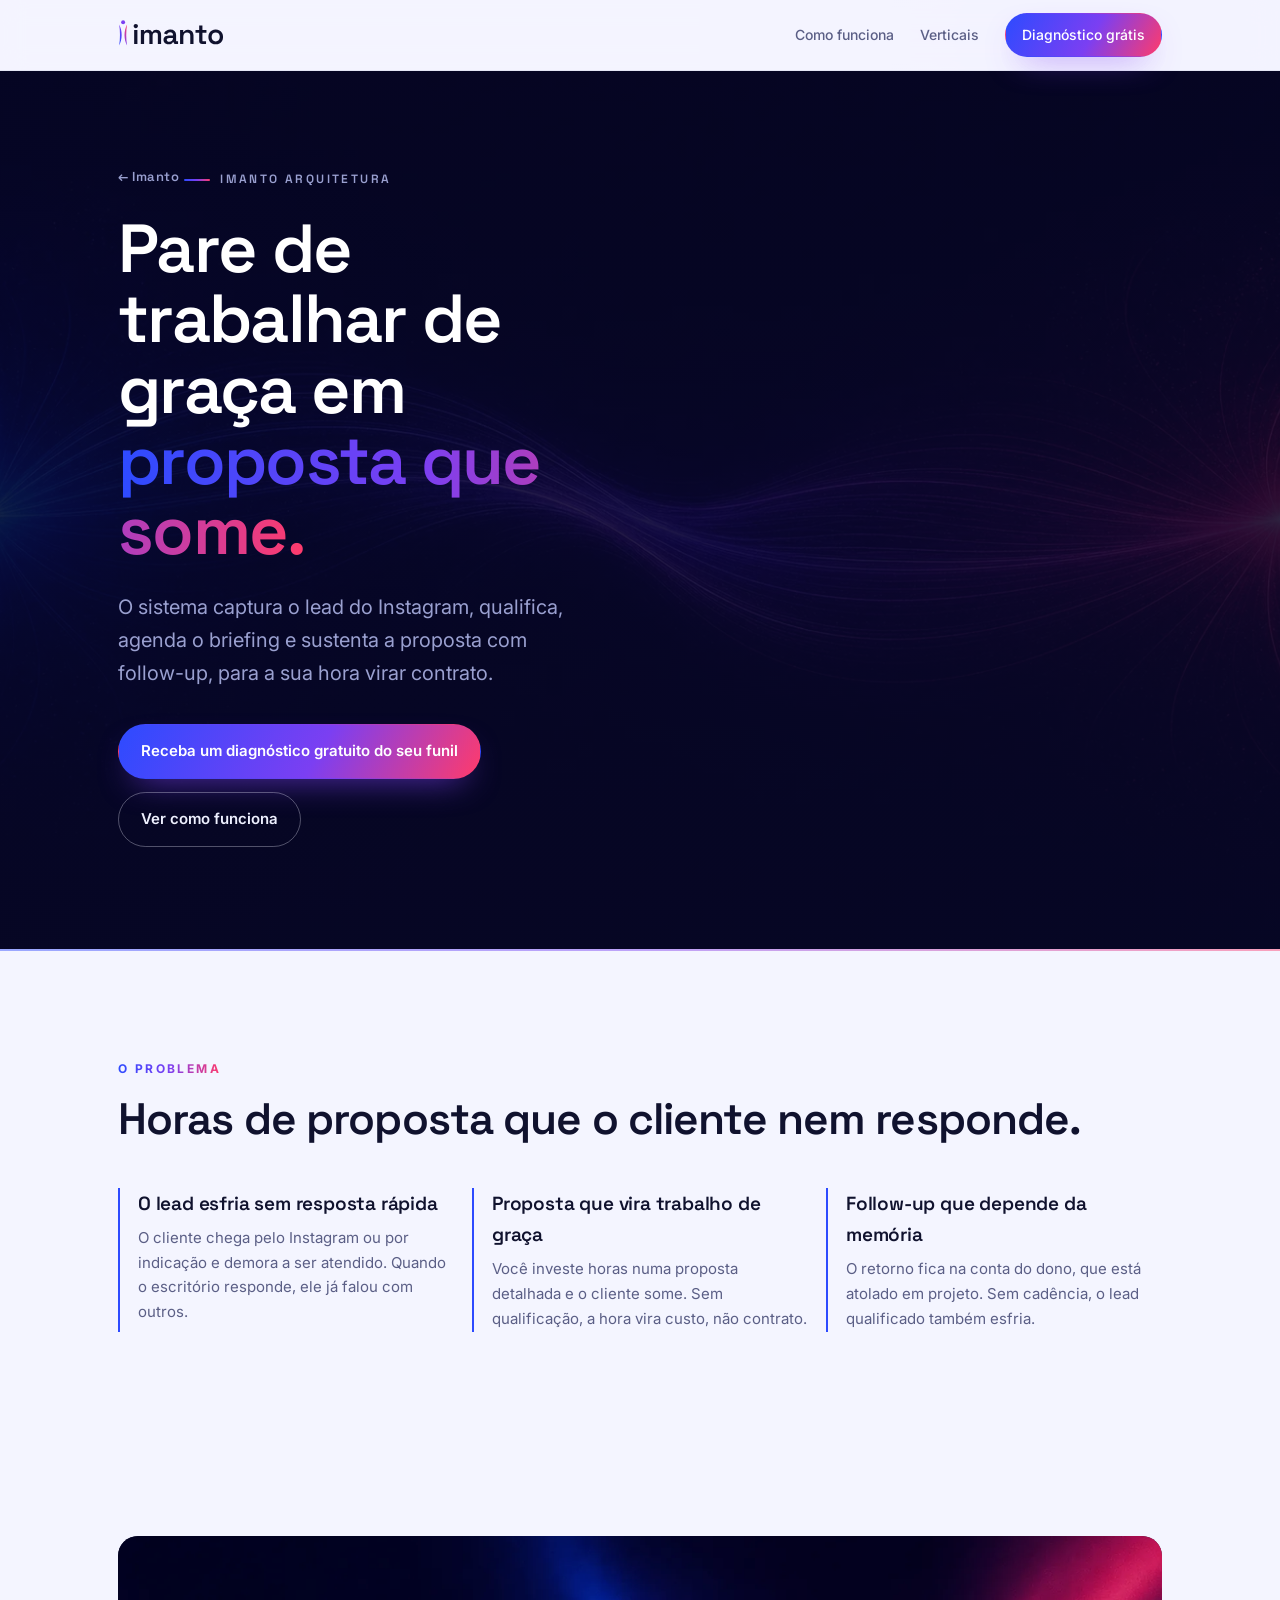
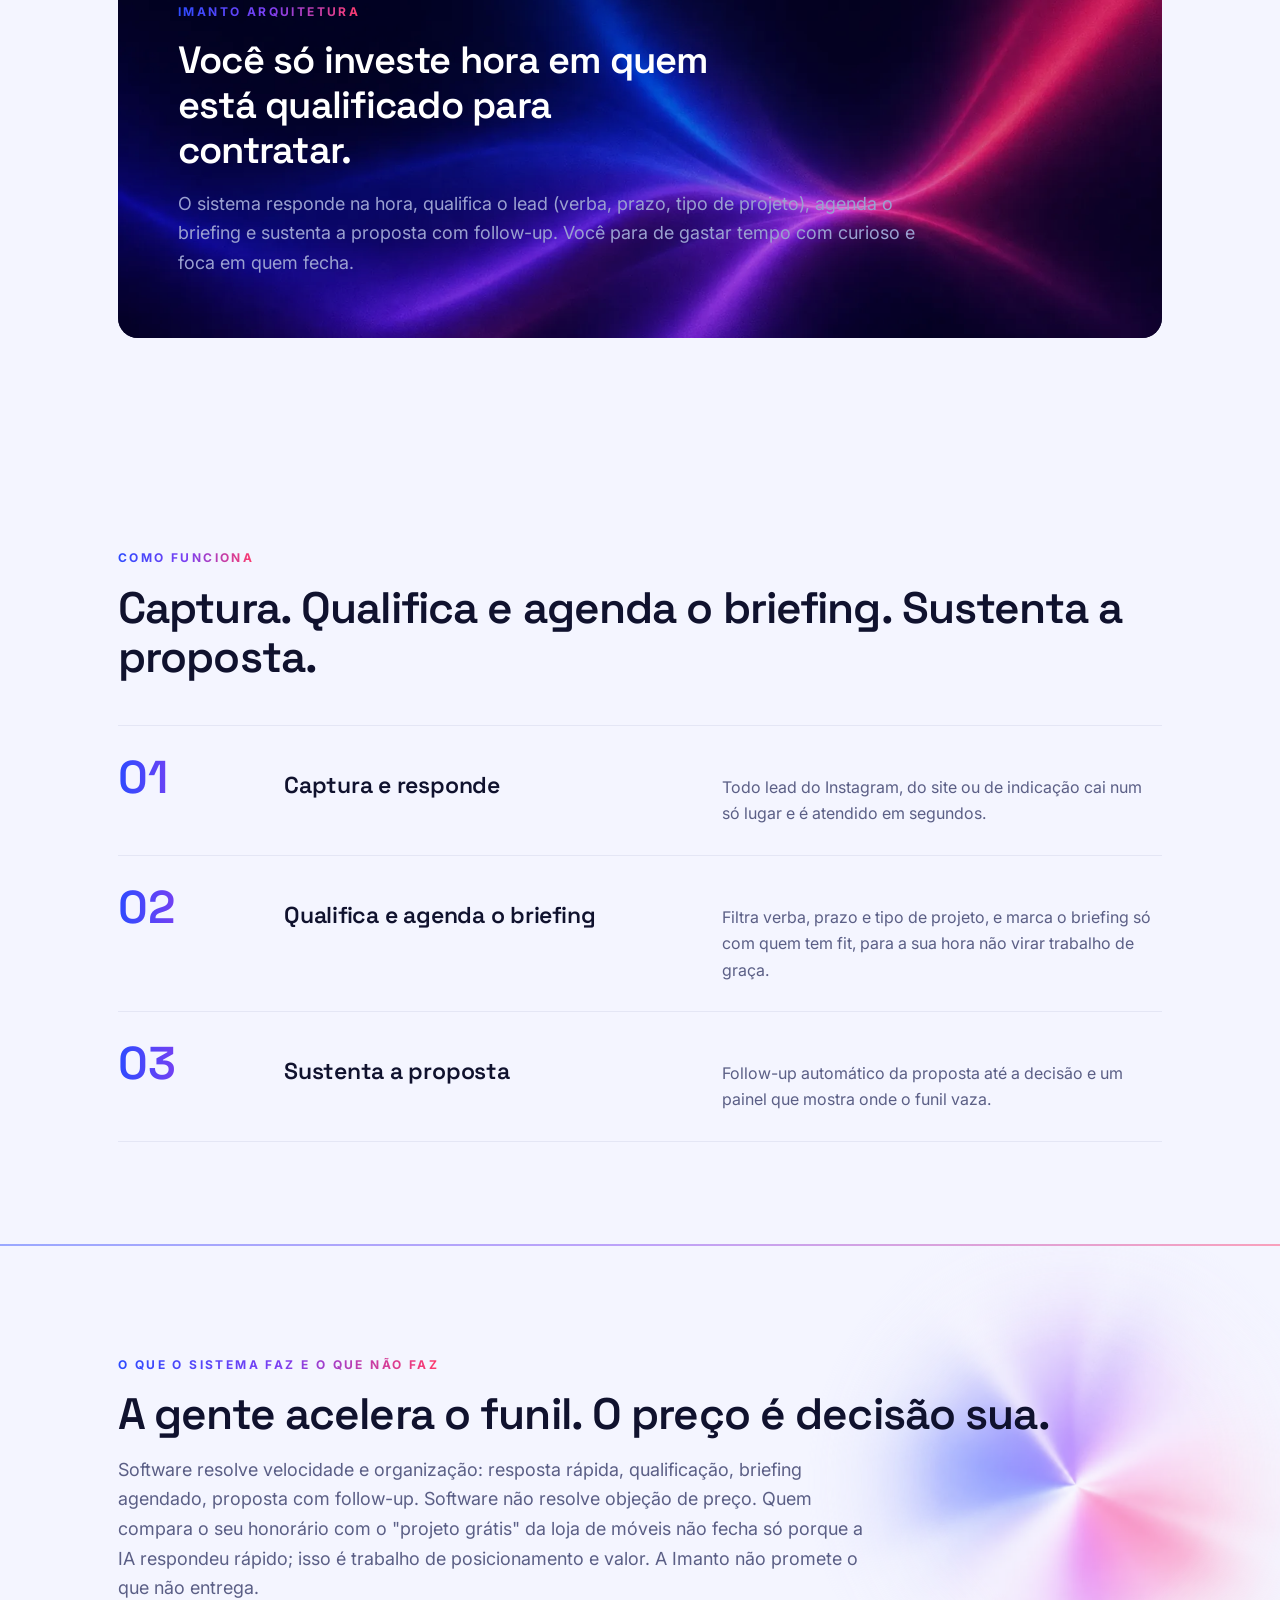
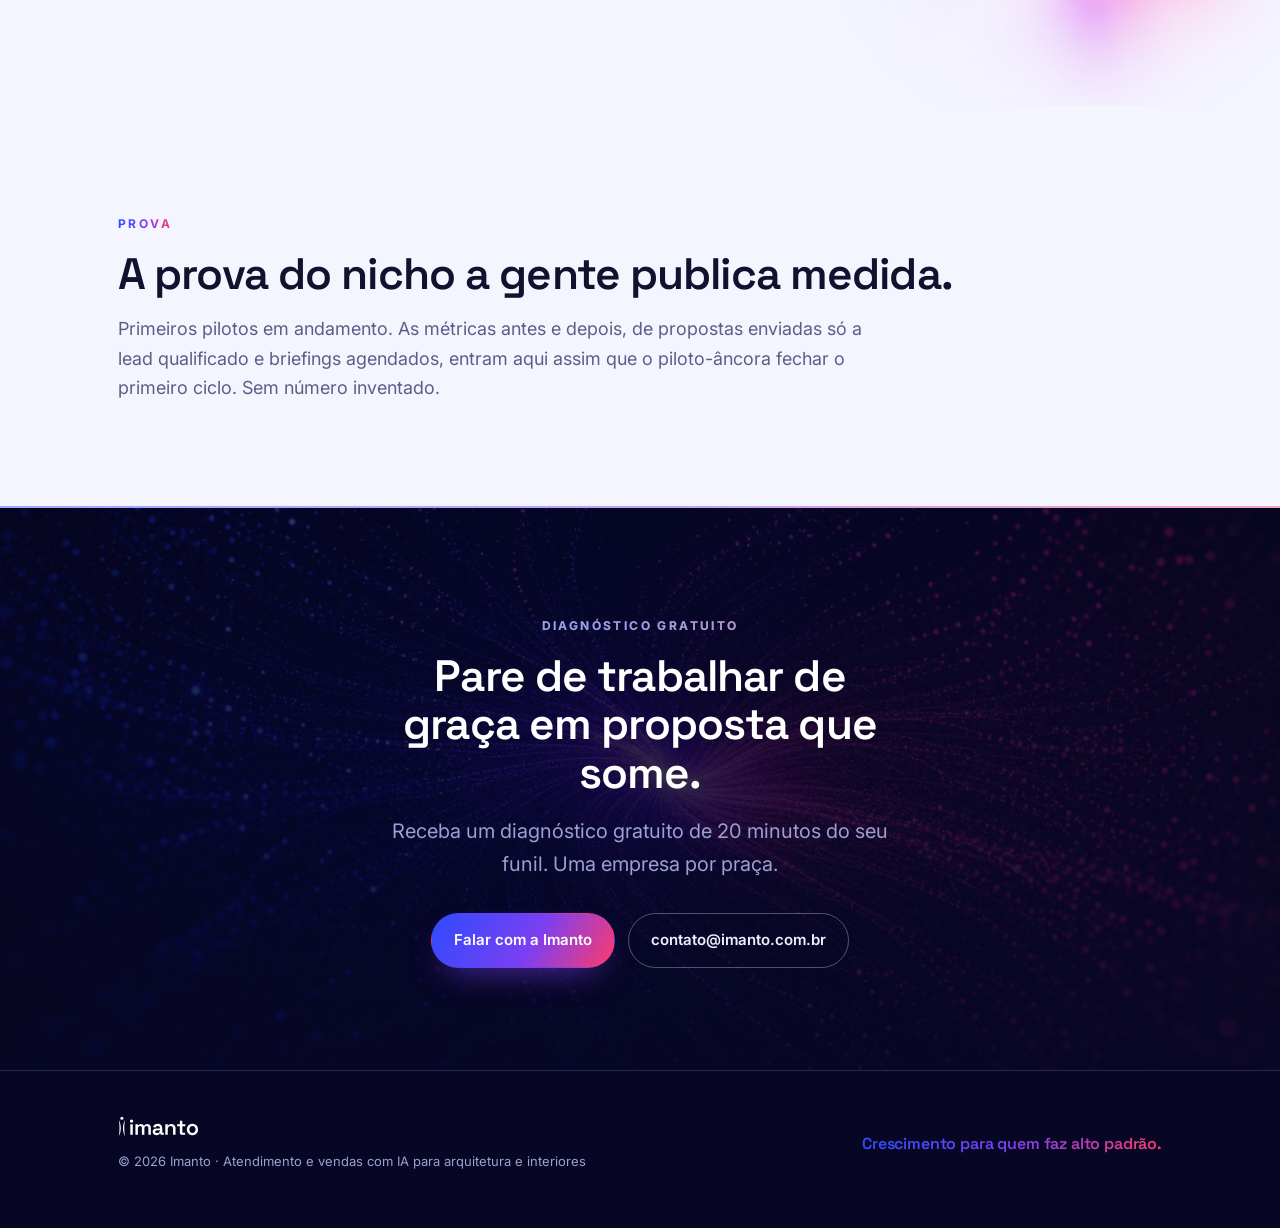
==== arquitetura/index.html @ a9889ed4 "Fase 2: 6 landings restantes (solar, marmoraria, construtora, automacao, arquitetura, piscinas) + si" ====
<!DOCTYPE html>
<html lang="pt-BR">
<head>
<meta charset="UTF-8" />
<meta name="viewport" content="width=device-width, initial-scale=1.0" />
<title>Imanto Arquitetura · pare de trabalhar de graça em proposta que some</title>
<meta name="description" content="O sistema captura o lead do Instagram, qualifica, agenda o briefing e sustenta a proposta com follow-up, para a sua hora virar contrato." />
<meta name="robots" content="index, follow, max-image-preview:large" />
<meta name="theme-color" content="#F4F5FF" />
<link rel="canonical" href="https://imanto.com.br/arquitetura/" />
<link rel="icon" type="image/png" sizes="32x32" href="/assets/imanto-favicon-32.png" />
<link rel="icon" type="image/png" sizes="512x512" href="/assets/imanto-favicon-512.png" />
<link rel="apple-touch-icon" href="/assets/imanto-favicon-192.png" />
<meta property="og:type" content="website" />
<meta property="og:site_name" content="Imanto" />
<meta property="og:title" content="Imanto Arquitetura · pare de trabalhar de graça em proposta que some" />
<meta property="og:description" content="Captura o lead do Instagram, qualifica, agenda o briefing e sustenta a proposta com follow-up." />
<meta property="og:url" content="https://imanto.com.br/arquitetura/" />
<meta property="og:image" content="https://imanto.com.br/assets/imanto-og.jpg" />
<meta property="og:locale" content="pt_BR" />
<link rel="preconnect" href="https://fonts.googleapis.com" />
<link rel="preconnect" href="https://fonts.gstatic.com" crossorigin />
<link href="https://fonts.googleapis.com/css2?family=Space+Grotesk:wght@400;500;600;700&family=Inter:wght@400;500;600&display=swap" rel="stylesheet" />
<link rel="stylesheet" href="/assets/site.css" />
<script type="application/ld+json">
{
  "@context": "https://schema.org",
  "@graph": [
    { "@type": "ProfessionalService", "@id": "https://imanto.com.br/arquitetura/#service", "name": "Imanto Arquitetura",
      "url": "https://imanto.com.br/arquitetura/", "image": "https://imanto.com.br/assets/imanto-og.jpg",
      "description": "Sistema de aquisição e atendimento com IA para escritórios de arquitetura e design de interiores: captura o lead do Instagram, qualifica, agenda o briefing e sustenta a proposta com follow-up.",
      "areaServed": "BR", "serviceType": "Atendimento e vendas com IA para arquitetura e interiores",
      "provider": {"@type":"Organization","name":"Imanto","url":"https://imanto.com.br/"} }
  ]
}
</script>
</head>
<body>
<a href="#main" class="skip">Pular para o conteúdo</a>
<header>
  <div class="wrap nav">
    <a class="brand" href="/" aria-label="Imanto"><img class="brand__logo" src="/logo-kit/imanto-h-cor-claro.svg" alt="Imanto" /></a>
    <nav class="nav__links" aria-label="Principal">
      <a href="/servicos">Como funciona</a>
      <a href="/#verticais">Verticais</a>
      <a href="#contato" class="btn btn--solid btn--sm">Diagnóstico grátis</a>
    </nav>
  </div>
</header>

<main id="main">
  <section class="hero sec-dark">
    <img class="bg-art" src="/assets/img/ilu-campo-a-16x9.webp" alt="" aria-hidden="true" fetchpriority="high" />
    <div class="veil" aria-hidden="true"></div>
    <div class="wrap">
      <div class="reveal" style="max-width:42ch">
        <a class="backlink" href="/">← Imanto</a>
        <span class="kicker">Imanto Arquitetura</span>
        <h1>Pare de trabalhar de graça em <em>proposta que some.</em></h1>
        <p class="lede">O sistema captura o lead do Instagram, qualifica, agenda o briefing e sustenta a proposta com follow-up, para a sua hora virar contrato.</p>
        <div class="hero__cta">
          <a href="#contato" class="btn btn--solid">Receba um diagnóstico gratuito do seu funil</a>
          <a href="#como" class="btn btn--ghost">Ver como funciona</a>
        </div>
      </div>
    </div>
  </section>

  <hr class="vein" />

  <section id="problema">
    <div class="wrap">
      <p class="eyebrow reveal">O problema</p>
      <h2 class="reveal">Horas de proposta que o cliente nem responde.</h2>
      <div class="grid3">
        <div class="problem reveal"><h3>O lead esfria sem resposta rápida</h3><p>O cliente chega pelo Instagram ou por indicação e demora a ser atendido. Quando o escritório responde, ele já falou com outros.</p></div>
        <div class="problem reveal"><h3>Proposta que vira trabalho de graça</h3><p>Você investe horas numa proposta detalhada e o cliente some. Sem qualificação, a hora vira custo, não contrato.</p></div>
        <div class="problem reveal"><h3>Follow-up que depende da memória</h3><p>O retorno fica na conta do dono, que está atolado em projeto. Sem cadência, o lead qualificado também esfria.</p></div>
      </div>
    </div>
  </section>

  <section id="motor">
    <div class="wrap">
      <div class="band reveal">
        <img class="band__art" src="/assets/img/ilu-aurora-a-16x9.webp" alt="" aria-hidden="true" loading="lazy" />
        <p class="eyebrow">Imanto Arquitetura</p>
        <p class="statement">Você só investe hora em quem está qualificado para contratar.</p>
        <p class="section__intro">O sistema responde na hora, qualifica o lead (verba, prazo, tipo de projeto), agenda o briefing e sustenta a proposta com follow-up. Você para de gastar tempo com curioso e foca em quem fecha.</p>
      </div>
    </div>
  </section>

  <section id="como">
    <div class="wrap">
      <p class="eyebrow reveal">Como funciona</p>
      <h2 class="reveal">Captura. Qualifica e agenda o briefing. Sustenta a proposta.</h2>
      <div class="steps">
        <div class="step reveal"><div class="step__n">01</div><h3>Captura e responde</h3><p>Todo lead do Instagram, do site ou de indicação cai num só lugar e é atendido em segundos.</p></div>
        <div class="step reveal"><div class="step__n">02</div><h3>Qualifica e agenda o briefing</h3><p>Filtra verba, prazo e tipo de projeto, e marca o briefing só com quem tem fit, para a sua hora não virar trabalho de graça.</p></div>
        <div class="step reveal"><div class="step__n">03</div><h3>Sustenta a proposta</h3><p>Follow-up automático da proposta até a decisão e um painel que mostra onde o funil vaza.</p></div>
      </div>
    </div>
  </section>

  <hr class="vein" />

  <section id="honestidade" class="sec-accent">
    <img class="accent-art" src="/assets/img/ilu-aurora-light-1x1.webp" alt="" aria-hidden="true" loading="lazy" />
    <div class="wrap">
      <p class="eyebrow reveal">O que o sistema faz e o que não faz</p>
      <h2 class="reveal">A gente acelera o funil. O preço é decisão sua.</h2>
      <p class="section__intro reveal">Software resolve velocidade e organização: resposta rápida, qualificação, briefing agendado, proposta com follow-up. Software não resolve objeção de preço. Quem compara o seu honorário com o "projeto grátis" da loja de móveis não fecha só porque a IA respondeu rápido; isso é trabalho de posicionamento e valor. A Imanto não promete o que não entrega.</p>
    </div>
  </section>

  <section id="prova">
    <div class="wrap">
      <p class="eyebrow reveal">Prova</p>
      <h2 class="reveal">A prova do nicho a gente publica medida.</h2>
      <p class="section__intro reveal">Primeiros pilotos em andamento. As métricas antes e depois, de propostas enviadas só a lead qualificado e briefings agendados, entram aqui assim que o piloto-âncora fechar o primeiro ciclo. Sem número inventado.</p>
    </div>
  </section>

  <hr class="vein" />

  <section id="contato" class="cta sec-dark">
    <img class="bg-art" src="/assets/img/ilu-particulas-a-16x9.webp" alt="" aria-hidden="true" loading="lazy" />
    <div class="veil" aria-hidden="true"></div>
    <div class="wrap">
      <p class="eyebrow reveal">Diagnóstico gratuito</p>
      <h2 class="reveal">Pare de trabalhar de graça em proposta que some.</h2>
      <p class="lede reveal">Receba um diagnóstico gratuito de 20 minutos do seu funil. Uma empresa por praça.</p>
      <div class="cta__row reveal">
        <a href="mailto:contato@imanto.com.br?subject=Diagn%C3%B3stico%20Imanto%20Arquitetura" class="btn btn--solid">Falar com a Imanto</a>
        <a href="mailto:contato@imanto.com.br" class="btn btn--ghost">contato@imanto.com.br</a>
      </div>
    </div>
  </section>
</main>

<footer>
  <div class="wrap foot">
    <div>
      <img class="foot__logo" src="/logo-kit/imanto-h-branco.svg" alt="Imanto" />
      <small>© 2026 Imanto · Atendimento e vendas com IA para arquitetura e interiores</small>
    </div>
    <div class="foot__tag">Crescimento para quem faz alto padrão.</div>
  </div>
</footer>

<script src="/assets/site.js"></script>
</body>
</html>
---- assets/site.css ----
/* Imanto — sistema visual do site (navy + gradiente azul/roxo/magenta, Space Grotesk + Inter) */
:root{
  --blue:#2D4BFF; --purple:#7B3FF2; --red:#FF3B6B;
  --navy:#070725; --navy2:#160A33;
  --paper:#F4F5FF; --white:#fff; --ink:#10122E;
  --muted:#5B5F86; --mutedD:#9AA0D0; --whiteD:#EEF0FF;
  --line:#E4E6F5; --lineD:#262A55;
  --grad:linear-gradient(90deg,#2D4BFF,#7B3FF2,#FF3B6B);
  --grad-btn:linear-gradient(120deg,#2D4BFF,#7B3FF2 55%,#FF3B6B);
  --maxw:1100px; --ease:cubic-bezier(.2,.7,.2,1);
  --display:"Space Grotesk",-apple-system,BlinkMacSystemFont,"Segoe UI",sans-serif;
  --sans:"Inter",-apple-system,BlinkMacSystemFont,"Segoe UI",sans-serif;
}
*{box-sizing:border-box;margin:0;padding:0}
html{scroll-behavior:smooth}
body{background:var(--paper);color:var(--ink);font-family:var(--sans);font-size:17px;line-height:1.65;
  -webkit-font-smoothing:antialiased;text-rendering:optimizeLegibility;overflow-x:hidden}
.wrap{max-width:var(--maxw);margin:0 auto;padding:0 28px}
a{color:inherit;text-decoration:none}
img{max-width:100%}
::selection{background:var(--purple);color:#fff}
:focus-visible{outline:2px solid var(--purple);outline-offset:3px;border-radius:3px}
.skip{position:absolute;left:-9999px;top:0;background:var(--purple);color:#fff;padding:10px 16px;z-index:100}
.skip:focus{left:0}

body::before{content:"";position:fixed;inset:0;z-index:0;pointer-events:none;opacity:.7;
  background:radial-gradient(60% 45% at 88% 4%, rgba(123,63,242,.08), transparent 60%),
             radial-gradient(55% 45% at 0% 100%, rgba(45,75,255,.06), transparent 60%)}
.wrap, header .nav{position:relative;z-index:1}

.grad-text{background:var(--grad);-webkit-background-clip:text;background-clip:text;color:transparent}

header{position:sticky;top:0;z-index:40;background:rgba(244,245,255,.82);backdrop-filter:blur(12px);border-bottom:1px solid var(--line)}
.nav{display:flex;align-items:center;justify-content:space-between;height:70px;gap:18px}
.brand{display:flex;align-items:center;gap:11px}
.brand__logo{height:34px;width:auto;display:block}
.nav__links{display:flex;align-items:center;gap:26px}
.nav__links a{font-size:14px;color:var(--muted);font-weight:500;transition:color .2s var(--ease)}
.nav__links a:not(.btn):hover{color:var(--ink)}
.nav__links a.btn--solid{color:#fff}
@media(max-width:760px){.nav__links>a:not(.btn){display:none}}

.btn{display:inline-flex;align-items:center;gap:9px;font-weight:600;font-size:15px;padding:14px 22px;border-radius:999px;cursor:pointer;transition:.25s var(--ease);border:1px solid transparent;font-family:var(--sans)}
.btn--solid{background:var(--grad-btn);color:#fff;box-shadow:0 14px 34px -16px rgba(123,63,242,.85)}
.btn--solid:hover{transform:translateY(-2px);box-shadow:0 18px 40px -14px rgba(123,63,242,.9)}
.btn--ghost{border-color:var(--line);color:var(--ink)}
.btn--ghost:hover{border-color:var(--purple);color:var(--purple)}
.btn--sm{padding:9px 16px;font-size:14px}
.sec-dark .btn--ghost{border-color:rgba(238,240,255,.32);color:var(--whiteD)}
.sec-dark .btn--ghost:hover{border-color:#fff;color:#fff}

section{padding:clamp(58px,8vw,104px) 0;position:relative;z-index:1}
.eyebrow{font-size:12px;letter-spacing:.2em;text-transform:uppercase;margin-bottom:16px;font-weight:700;
  background:var(--grad);-webkit-background-clip:text;background-clip:text;color:transparent;display:inline-block}
h1{font-family:var(--display);font-weight:600;line-height:1.04;letter-spacing:-.025em;font-size:clamp(38px,6.6vw,68px)}
h2{font-family:var(--display);font-weight:600;font-size:clamp(27px,4.2vw,44px);line-height:1.1;letter-spacing:-.02em}
h1 em,h2 em{font-style:normal;background:var(--grad);-webkit-background-clip:text;background-clip:text;color:transparent}
.lede{margin-top:24px;font-size:clamp(17px,2vw,20px);color:var(--muted);max-width:34em}
.section__intro{max-width:42em;color:var(--muted);margin-top:16px;font-size:18px}

.sec-dark{background:var(--navy);color:var(--whiteD);overflow:hidden}
.sec-dark h1,.sec-dark h2{color:var(--white)}
.sec-dark .lede,.sec-dark .section__intro,.sec-dark p{color:var(--mutedD)}
.sec-dark .bg-art{position:absolute;inset:0;width:100%;height:100%;object-fit:cover;z-index:0;opacity:.5}
.sec-dark .veil{position:absolute;inset:0;z-index:0;pointer-events:none;
  background:linear-gradient(180deg,rgba(7,7,37,.55),rgba(7,7,37,.82))}
.sec-dark .wrap{position:relative;z-index:1}

.hero{padding-top:clamp(54px,7vw,92px)}
.hero__grid{display:grid;grid-template-columns:1fr;gap:44px;align-items:center}
@media(min-width:940px){.hero__grid{grid-template-columns:1.1fr .9fr;gap:60px}}
.kicker{display:inline-flex;align-items:center;gap:10px;font-family:var(--display);font-size:12px;letter-spacing:.2em;text-transform:uppercase;color:var(--mutedD);margin-bottom:24px;font-weight:600}
.kicker::before{content:"";width:26px;height:2px;border-radius:2px;background:var(--grad)}
.hero__cta{margin-top:34px;display:flex;flex-wrap:wrap;gap:13px}
.hero__art{display:grid;place-items:center}
.hero__art svg{width:min(86%,360px);height:auto;filter:drop-shadow(0 22px 60px rgba(123,63,242,.45))}

.grid3{display:grid;gap:18px;margin-top:44px;grid-template-columns:1fr}
@media(min-width:720px){.grid3{grid-template-columns:repeat(3,1fr)}}
.grid-eco{display:grid;gap:14px;margin-top:40px;grid-template-columns:1fr}
@media(min-width:560px){.grid-eco{grid-template-columns:repeat(2,1fr)}}
@media(min-width:880px){.grid-eco{grid-template-columns:repeat(3,1fr)}}
.card{border:1px solid var(--line);border-radius:16px;padding:28px 24px;background:#fff;transition:.3s var(--ease);position:relative;overflow:hidden;display:block}
.card::before{content:"";position:absolute;left:0;top:0;height:3px;width:100%;background:var(--grad);opacity:0;transition:opacity .3s var(--ease)}
.card:hover{transform:translateY(-4px);border-color:transparent;box-shadow:0 22px 50px -28px rgba(16,18,46,.4)}
.card:hover::before{opacity:1}
.card h3{font-family:var(--display);font-weight:600;font-size:21px;margin-bottom:9px;letter-spacing:-.01em}
.card p{color:var(--muted);font-size:15.5px}
.card .k{font-family:var(--display);font-weight:600;font-size:12px;letter-spacing:.12em;text-transform:uppercase;margin-bottom:12px;
  background:var(--grad);-webkit-background-clip:text;background-clip:text;color:transparent;display:inline-block}
.eco-card{padding:22px 22px}
.eco-card h3{font-size:18px;margin-bottom:6px}
.eco-card .arrow{font-family:var(--display);color:var(--purple);font-weight:600;font-size:14px;margin-top:10px;display:inline-block}
.stat h3{font-family:var(--display);font-size:clamp(28px,3.6vw,38px);
  background:var(--grad);-webkit-background-clip:text;background-clip:text;color:transparent}
.problem h3{font-family:var(--display);font-weight:600;font-size:19px;margin-bottom:7px;letter-spacing:-.01em}
.problem{padding-left:18px;border-left:2px solid;border-image:var(--grad) 1}
.problem p{color:var(--muted);font-size:15px}

.steps{margin-top:44px;border-top:1px solid var(--line)}
.step{display:grid;grid-template-columns:auto 1fr;gap:22px;padding:28px 0;border-bottom:1px solid var(--line);align-items:baseline}
@media(min-width:760px){.step{grid-template-columns:128px 1fr 1.1fr;gap:38px}}
.step__n{font-family:var(--display);font-weight:600;font-size:clamp(30px,4.4vw,46px);line-height:1;
  background:var(--grad);-webkit-background-clip:text;background-clip:text;color:transparent}
.step h3{font-family:var(--display);font-weight:600;font-size:23px;letter-spacing:-.01em}
.step p{color:var(--muted);font-size:16px}

.band{border-radius:20px;padding:clamp(34px,5vw,60px);background:var(--navy);position:relative;overflow:hidden;color:var(--whiteD)}
.band .band__art{position:absolute;inset:0;width:100%;height:100%;z-index:0;opacity:.85;object-fit:cover}
.band .eyebrow{position:relative;z-index:1}
.band .statement{position:relative;z-index:1;color:var(--white)}
.band .section__intro{position:relative;z-index:1;color:var(--mutedD)}
.statement{font-family:var(--display);font-weight:600;font-size:clamp(24px,3.4vw,38px);line-height:1.18;letter-spacing:-.02em;max-width:22ch}
.sec-dark .statement{color:var(--white)}

.origin__grid{display:grid;gap:36px;grid-template-columns:1fr}
@media(min-width:860px){.origin__grid{grid-template-columns:.8fr 1.2fr;gap:60px;align-items:center}}
.origin p{margin-top:15px;font-size:17px}.origin p:first-of-type{margin-top:0}
.sec-dark .origin strong{color:var(--white);font-weight:600}
.origin em{font-style:italic}

.vein{height:2px;border:0;background:var(--grad);opacity:.45;margin:0}

.sec-accent{position:relative;overflow:hidden}
.sec-accent .accent-art{position:absolute;top:-8%;right:-5%;width:min(48%,540px);z-index:0;opacity:.55;pointer-events:none;
  -webkit-mask-image:radial-gradient(closest-side,#000 50%,transparent);mask-image:radial-gradient(closest-side,#000 50%,transparent)}
.sec-accent .wrap{position:relative;z-index:1}
@media(max-width:760px){.sec-accent .accent-art{opacity:.35;width:80%}}

.faq{margin-top:36px;border-top:1px solid var(--line)}
.faq__item{border-bottom:1px solid var(--line)}
.faq__item summary{font-family:var(--display);font-weight:600;font-size:clamp(18px,2.3vw,22px);letter-spacing:-.01em;padding:20px 38px 20px 0;cursor:pointer;list-style:none;position:relative}
.faq__item summary::-webkit-details-marker{display:none}
.faq__item summary::after{content:"+";position:absolute;right:4px;top:50%;transform:translateY(-50%);color:var(--purple);font-size:24px;font-family:var(--sans)}
.faq__item[open] summary::after{content:"\2013"}
.faq__item p{color:var(--muted);font-size:16px;padding:0 38px 22px 0;max-width:60ch}

.cta{text-align:center}.cta h2{max-width:18ch;margin:0 auto}.cta .lede{margin:18px auto 0;max-width:40ch}
.cta__row{margin-top:32px;display:flex;justify-content:center;flex-wrap:wrap;gap:13px}

.backlink{display:inline-flex;align-items:center;gap:8px;font-family:var(--display);font-size:13px;font-weight:600;color:var(--mutedD);margin-bottom:18px;letter-spacing:.04em}
.backlink:hover{color:var(--white)}

footer{background:var(--navy);color:var(--mutedD);padding:44px 0 56px;position:relative;z-index:1;border-top:1px solid var(--lineD)}
.foot{display:flex;flex-wrap:wrap;gap:22px;justify-content:space-between;align-items:center}
.foot__logo{height:26px;width:auto;display:block}
.foot small{color:var(--mutedD);font-size:13px;display:block;margin-top:10px}
.foot__nav{display:flex;flex-wrap:wrap;gap:16px;margin-top:12px}
.foot__nav a{color:var(--mutedD);font-size:13px}
.foot__nav a:hover{color:var(--whiteD)}
.foot__tag{font-family:var(--display);font-weight:600;font-size:16px;letter-spacing:-.01em;
  background:var(--grad);-webkit-background-clip:text;background-clip:text;color:transparent}

.reveal{opacity:0;transform:translateY(20px);transition:opacity .7s var(--ease),transform .7s var(--ease)}
.reveal.in{opacity:1;transform:none}
@media(prefers-reduced-motion:reduce){*{animation:none!important;scroll-behavior:auto!important}.reveal{opacity:1;transform:none;transition:none}}
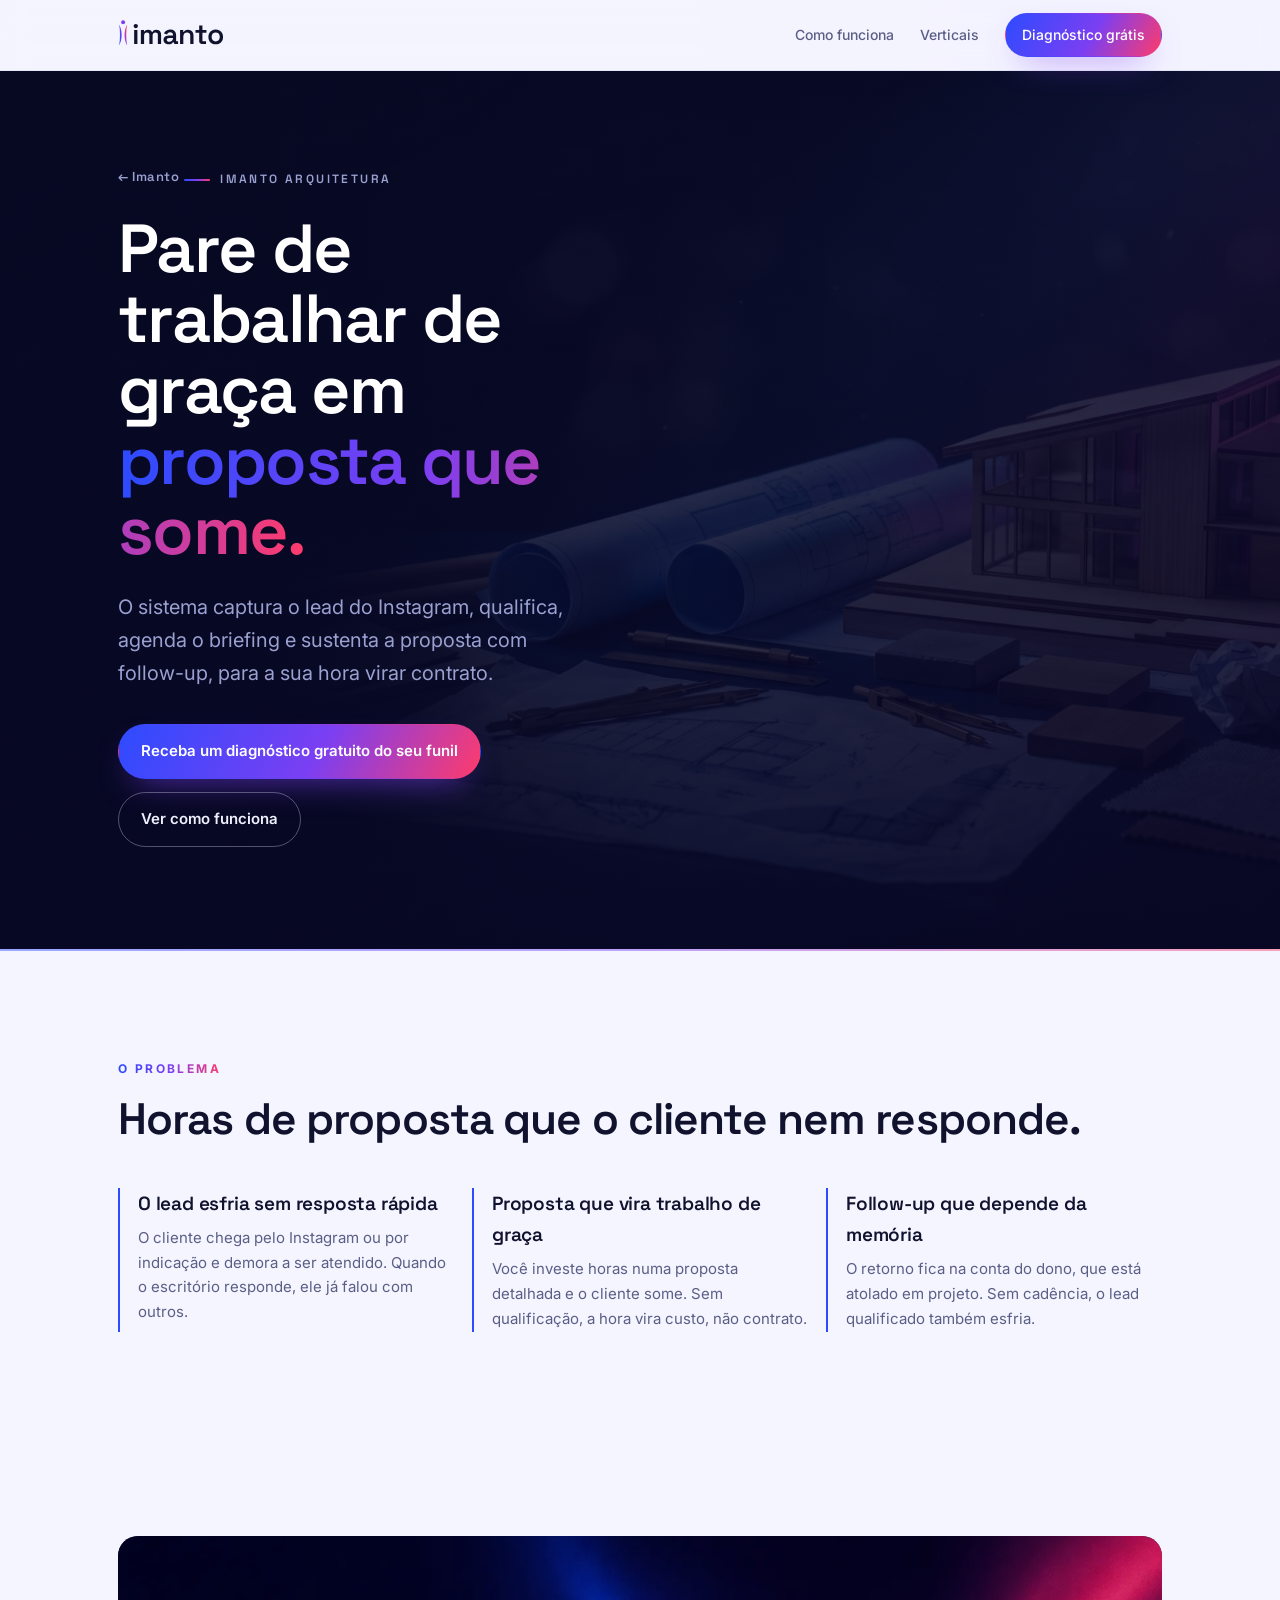
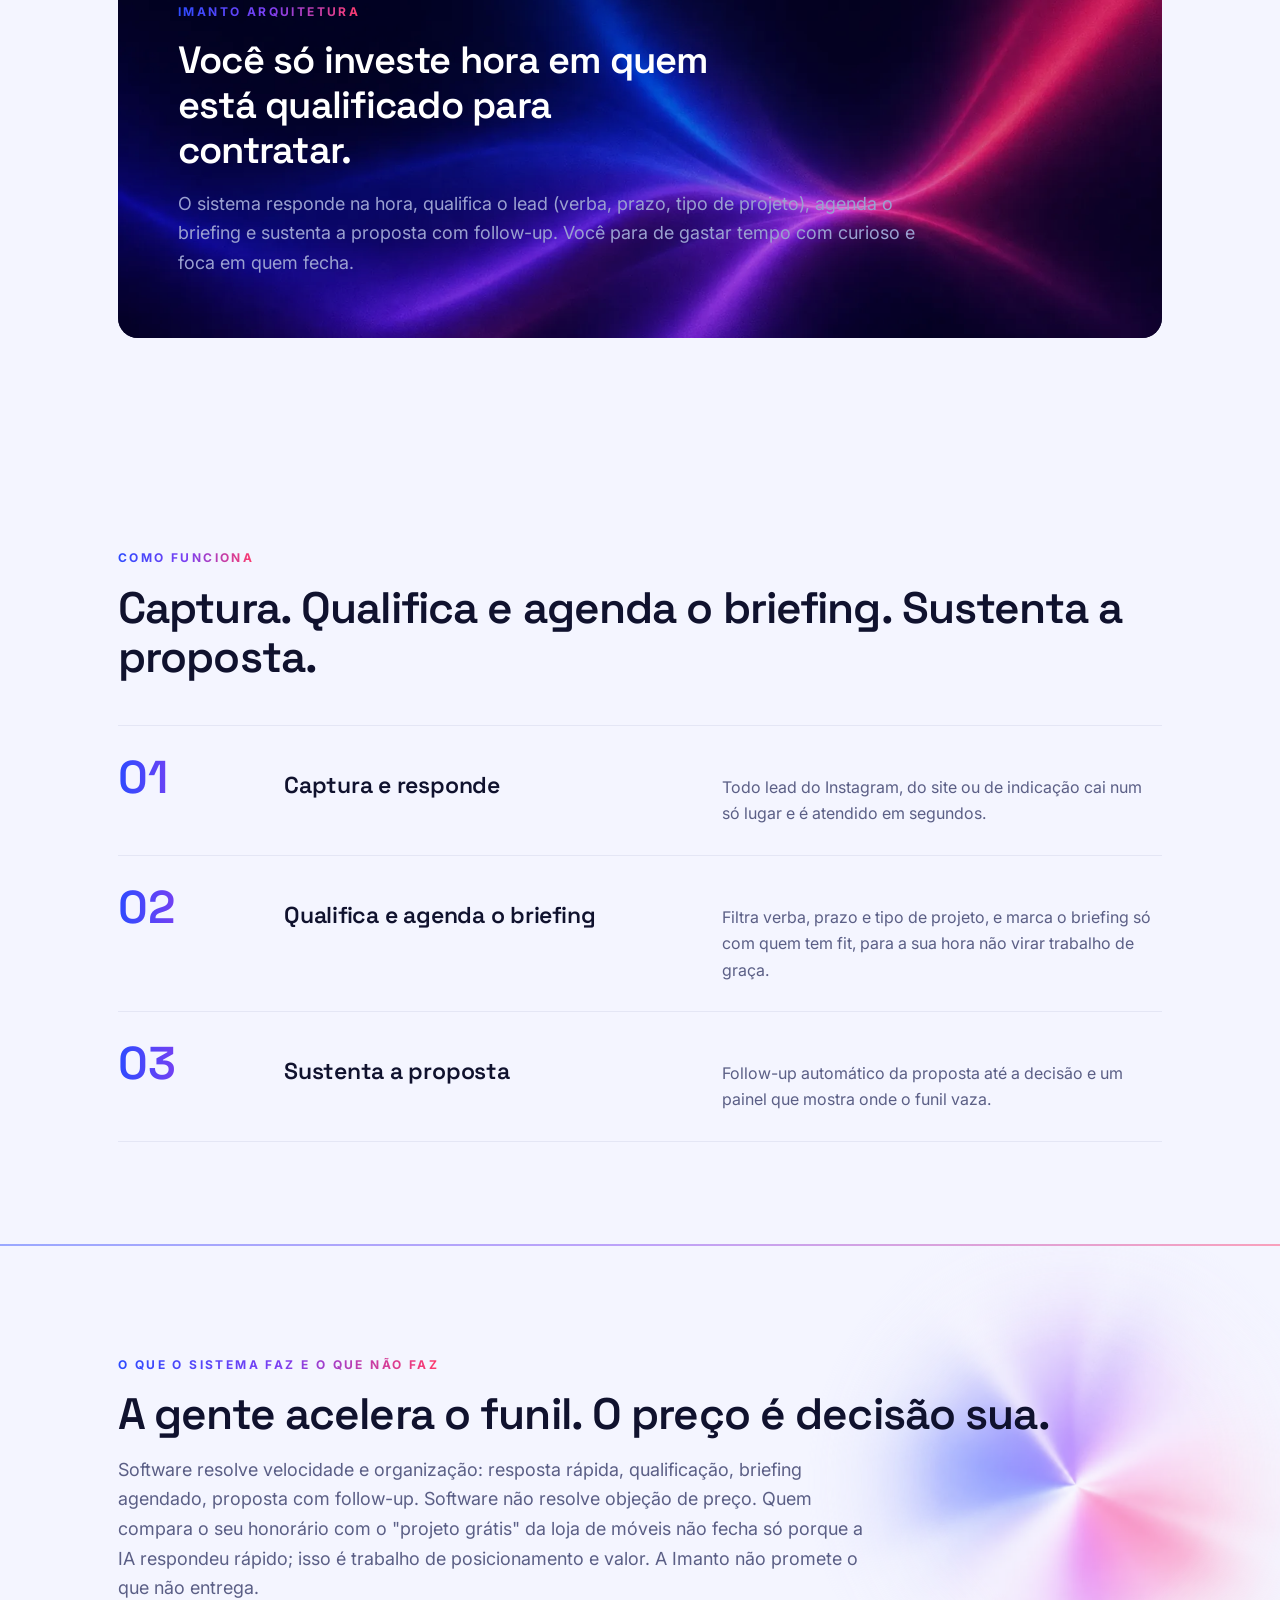
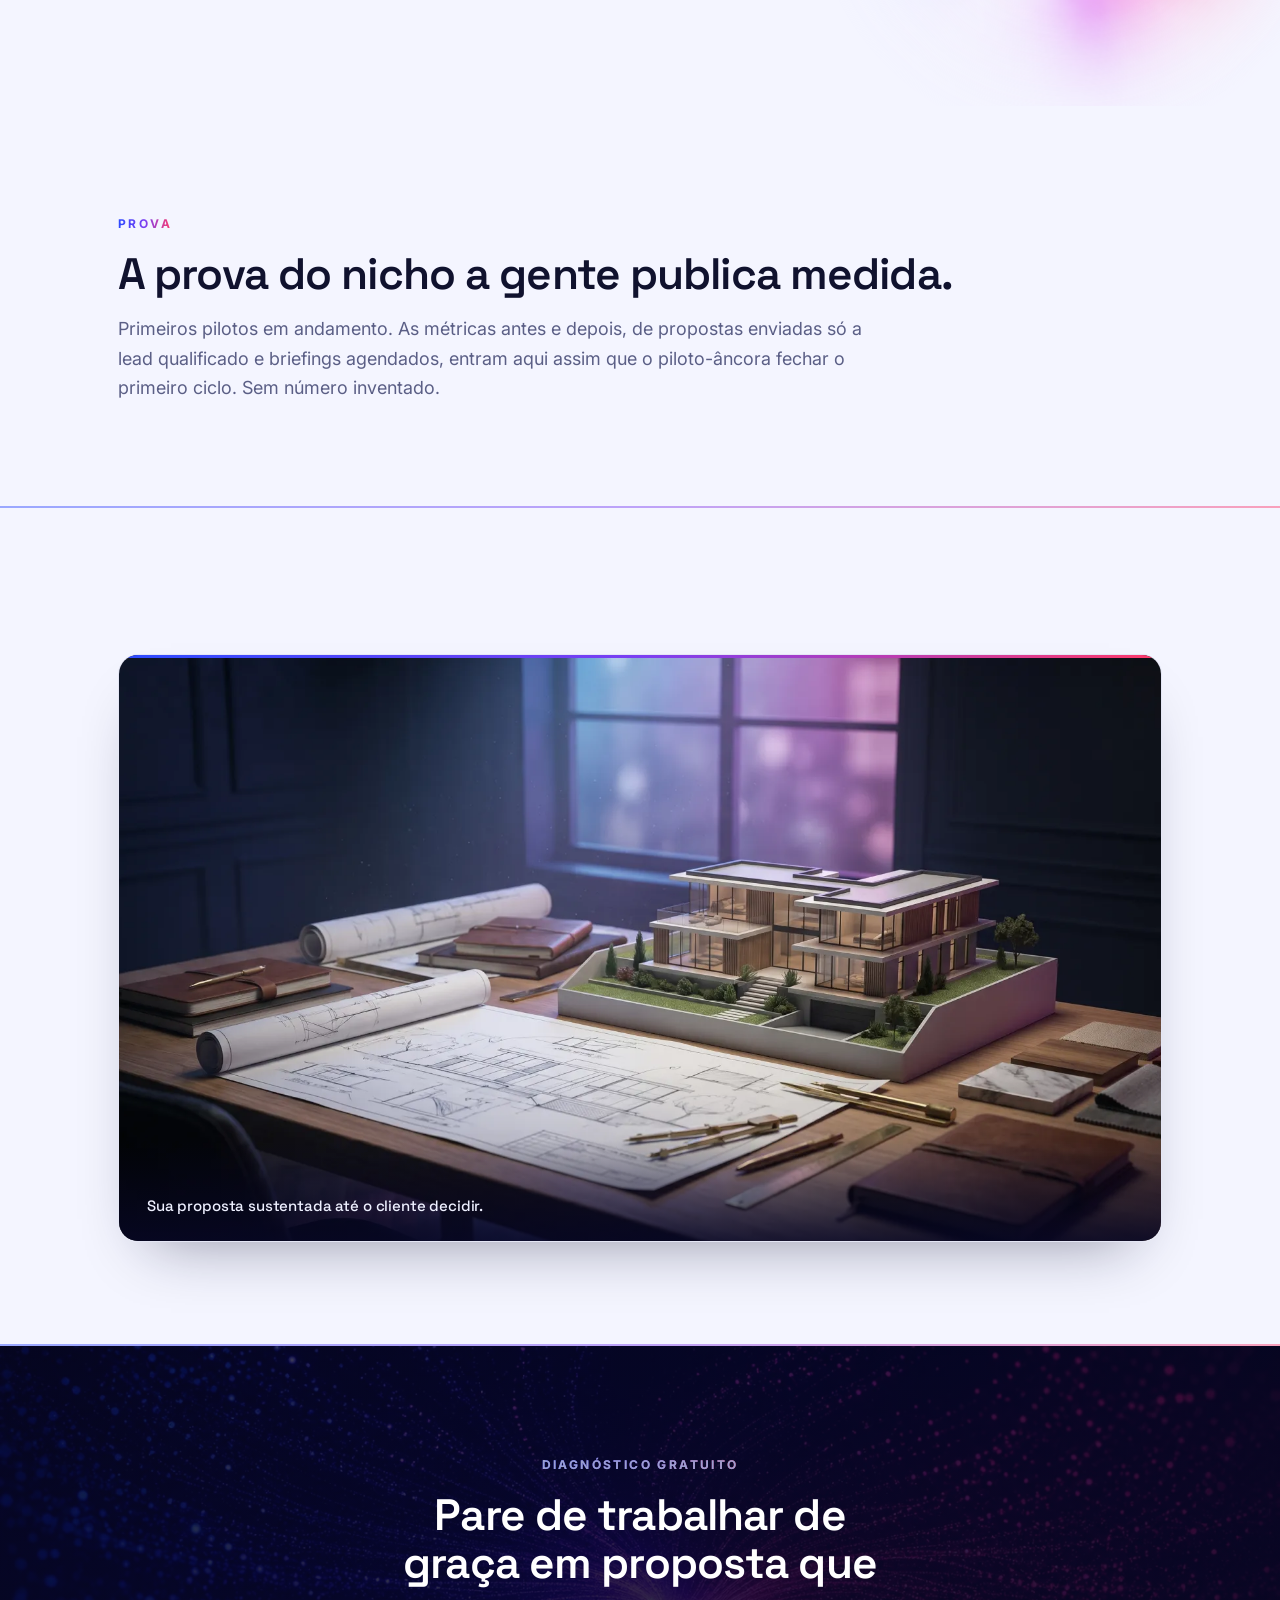
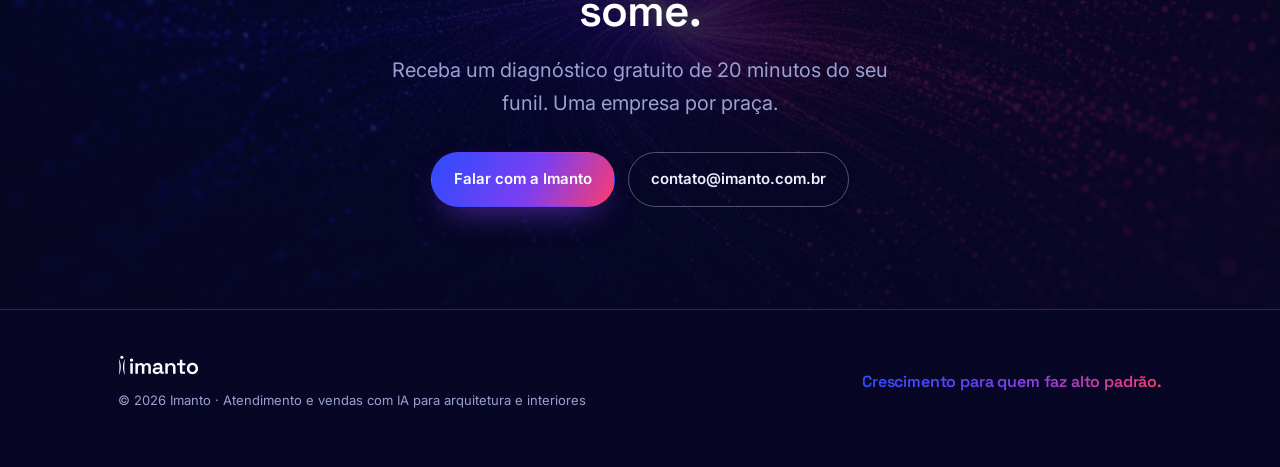
==== commit 5833509c: "Imagens por vertical: hero tematico + showcase em todas as paginas Cada uma das 11 paginas vivas (ho" ====
--- a/arquitetura/index.html
+++ b/arquitetura/index.html
@@ -50,7 +50,7 @@
 
 <main id="main">
   <section class="hero sec-dark">
-    <img class="bg-art" src="/assets/img/ilu-campo-a-16x9.webp" alt="" aria-hidden="true" fetchpriority="high" />
+    <img class="bg-art" src="/assets/img/ilu-arquitetura-hero-16x9.webp" alt="" aria-hidden="true" fetchpriority="high" />
     <div class="veil" aria-hidden="true"></div>
     <div class="wrap">
       <div class="reveal" style="max-width:42ch">
@@ -124,6 +124,17 @@
 
   <hr class="vein" />
 
+  <section id="showcase">
+    <div class="wrap">
+      <figure class="showcase reveal">
+        <img src="/assets/img/ilu-arquitetura-showcase-16x9.webp" alt="Mesa de arquiteto com plantas, maquete e amostras de materiais" loading="lazy" />
+        <figcaption>Sua proposta sustentada até o cliente decidir.</figcaption>
+      </figure>
+    </div>
+  </section>
+
+  <hr class="vein" />
+
   <section id="contato" class="cta sec-dark">
     <img class="bg-art" src="/assets/img/ilu-particulas-a-16x9.webp" alt="" aria-hidden="true" loading="lazy" />
     <div class="veil" aria-hidden="true"></div>
--- a/assets/site.css
+++ b/assets/site.css
@@ -127,6 +127,14 @@
 .sec-accent .wrap{position:relative;z-index:1}
 @media(max-width:760px){.sec-accent .accent-art{opacity:.35;width:80%}}
 
+.showcase{position:relative;margin-top:44px;border-radius:20px;overflow:hidden;border:1px solid var(--line);box-shadow:0 30px 60px -32px rgba(16,18,46,.45)}
+.showcase::after{content:"";position:absolute;left:0;top:0;height:3px;width:100%;background:var(--grad);z-index:2}
+.showcase img{display:block;width:100%;height:auto;aspect-ratio:16/9;object-fit:cover}
+.showcase figcaption{position:absolute;left:0;right:0;bottom:0;z-index:1;padding:54px 28px 22px;
+  font-family:var(--display);font-weight:500;font-size:15px;color:var(--whiteD);letter-spacing:-.01em;
+  background:linear-gradient(0deg,rgba(7,7,37,.85),rgba(7,7,37,.4) 55%,transparent)}
+.sec-dark .showcase{border-color:var(--lineD)}
+
 .faq{margin-top:36px;border-top:1px solid var(--line)}
 .faq__item{border-bottom:1px solid var(--line)}
 .faq__item summary{font-family:var(--display);font-weight:600;font-size:clamp(18px,2.3vw,22px);letter-spacing:-.01em;padding:20px 38px 20px 0;cursor:pointer;list-style:none;position:relative}
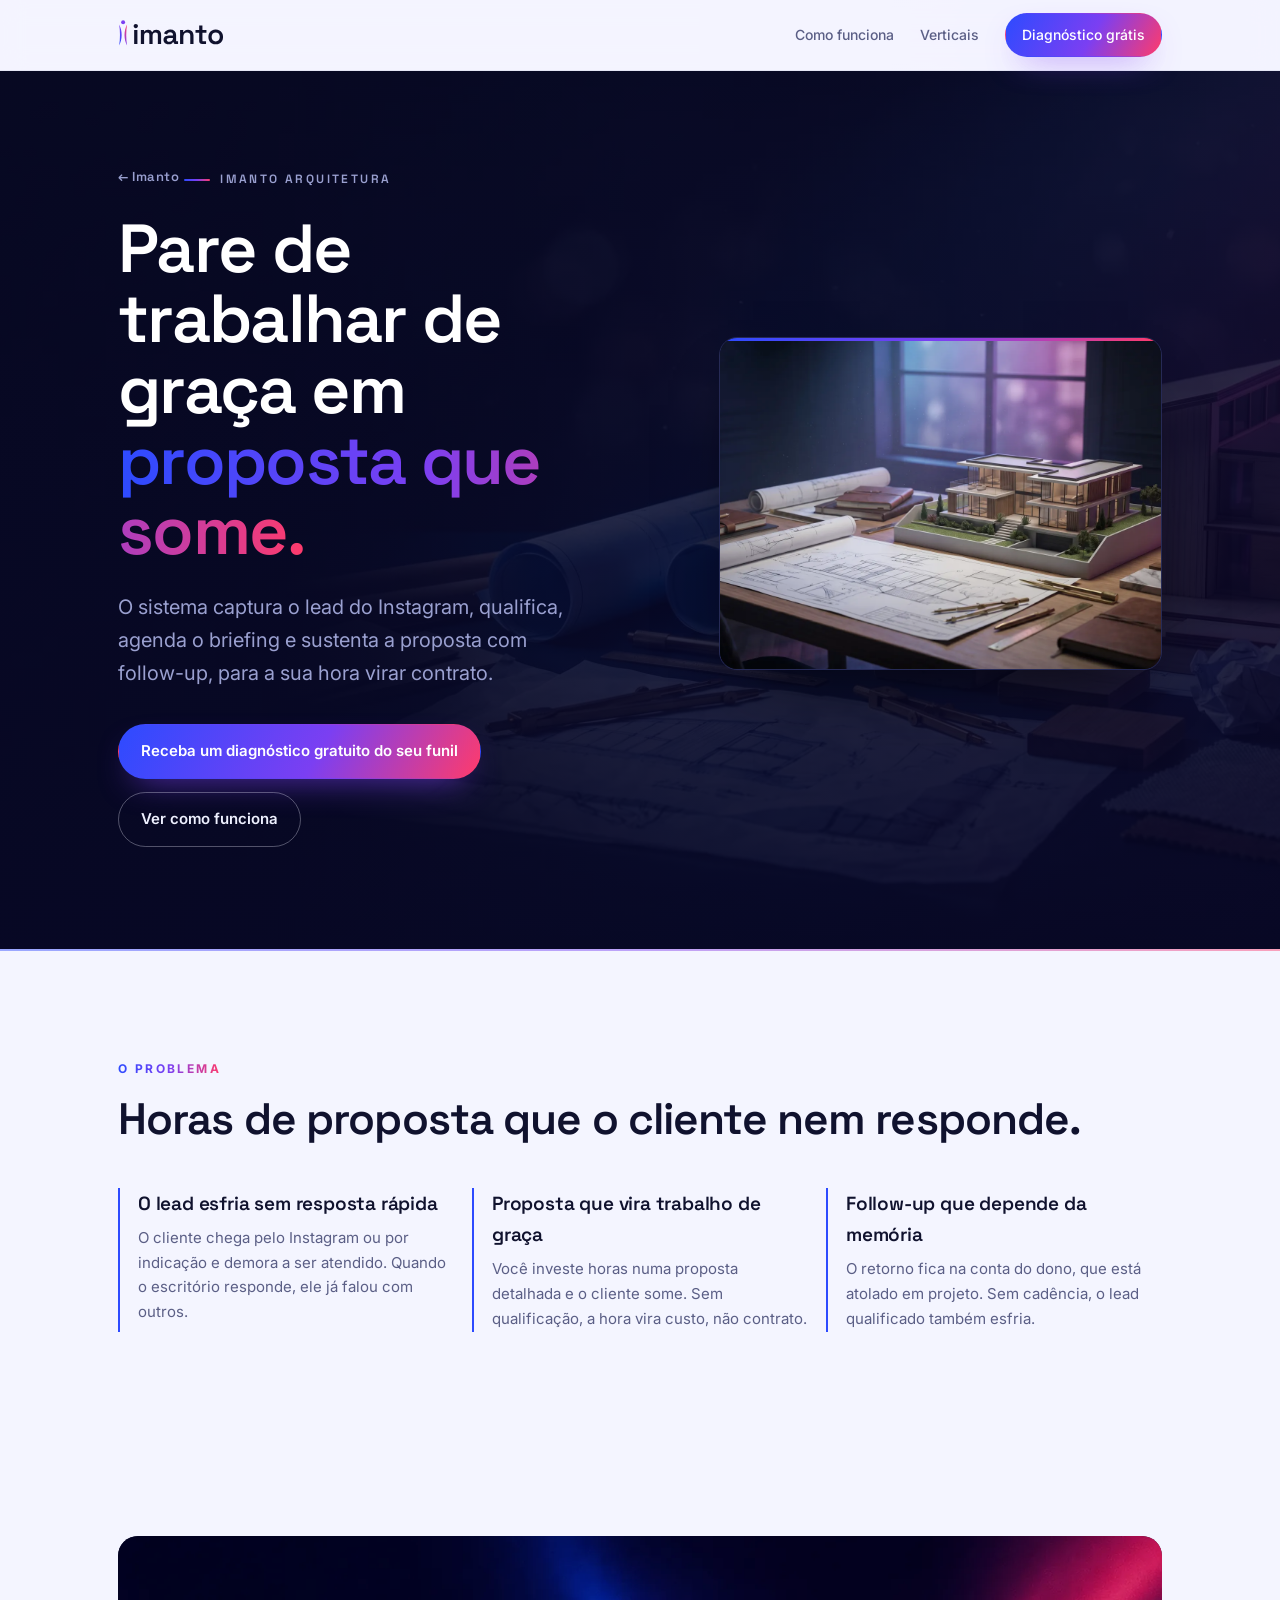
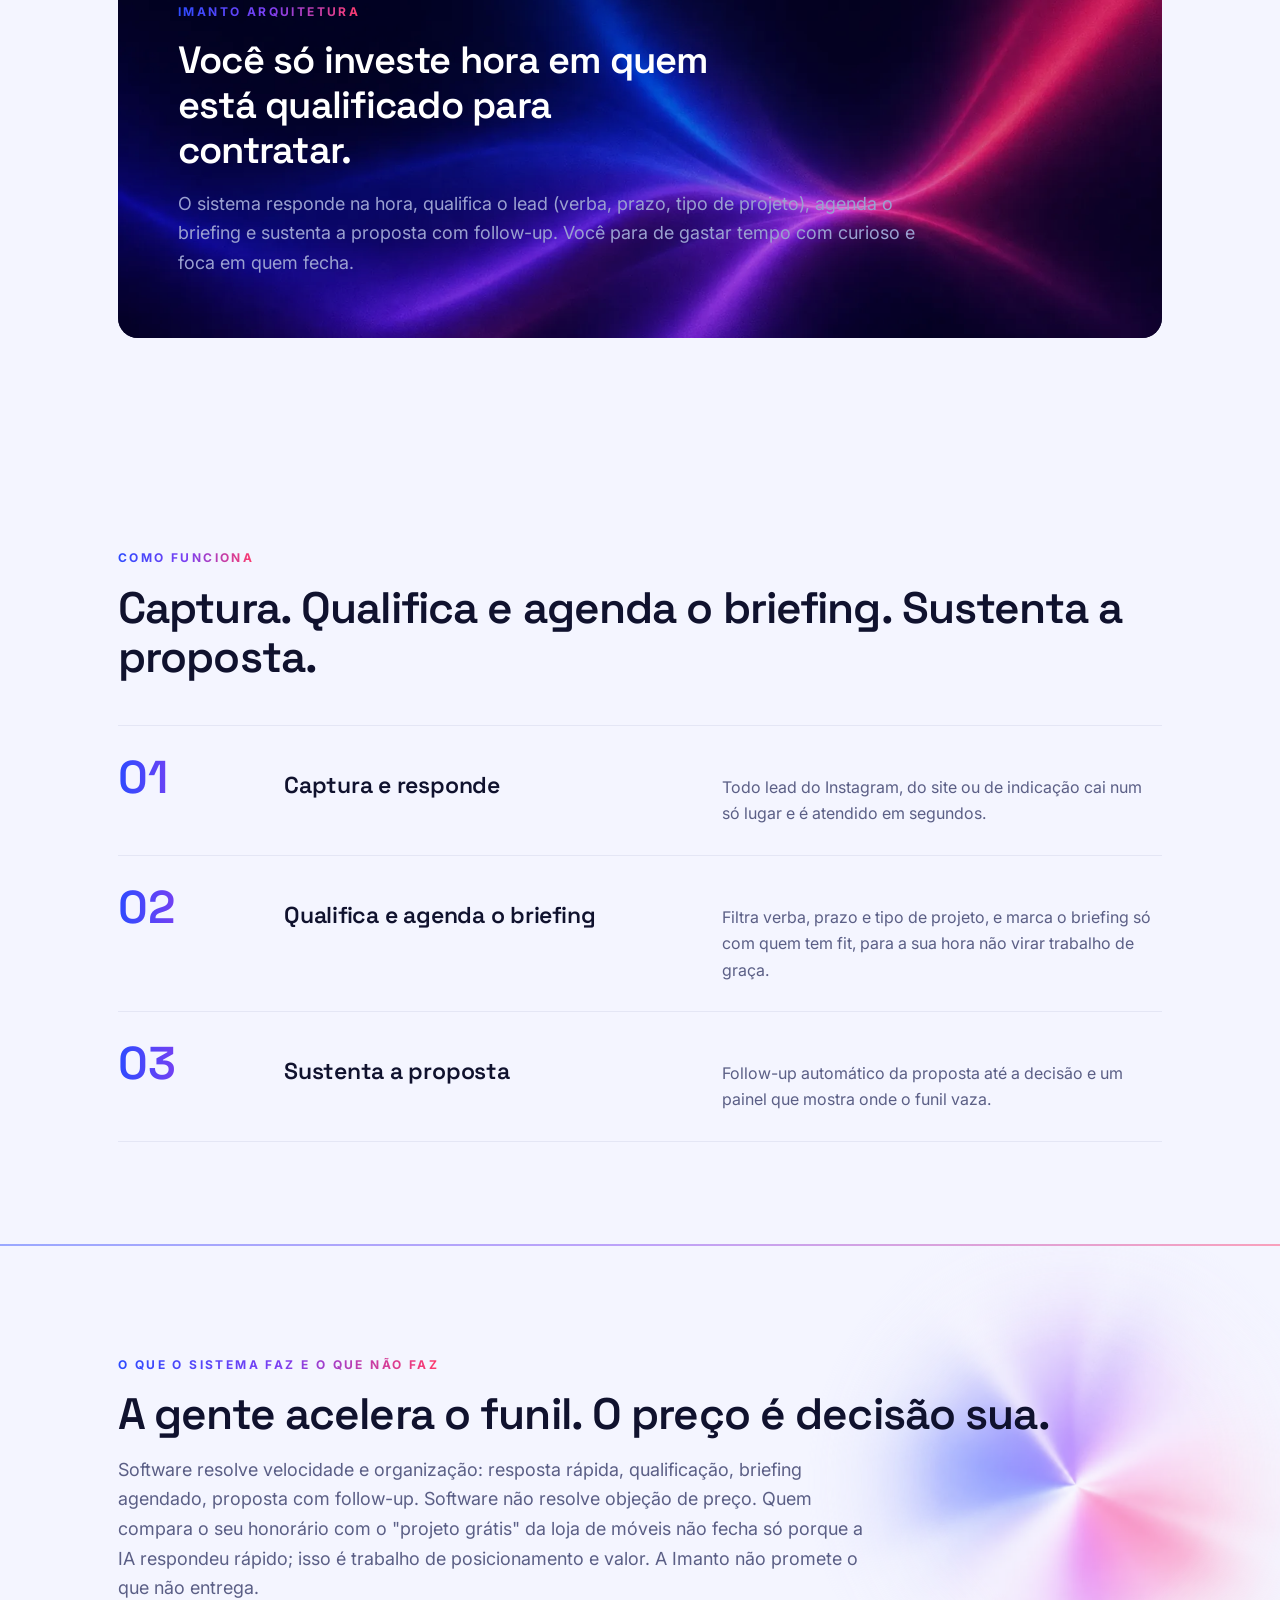
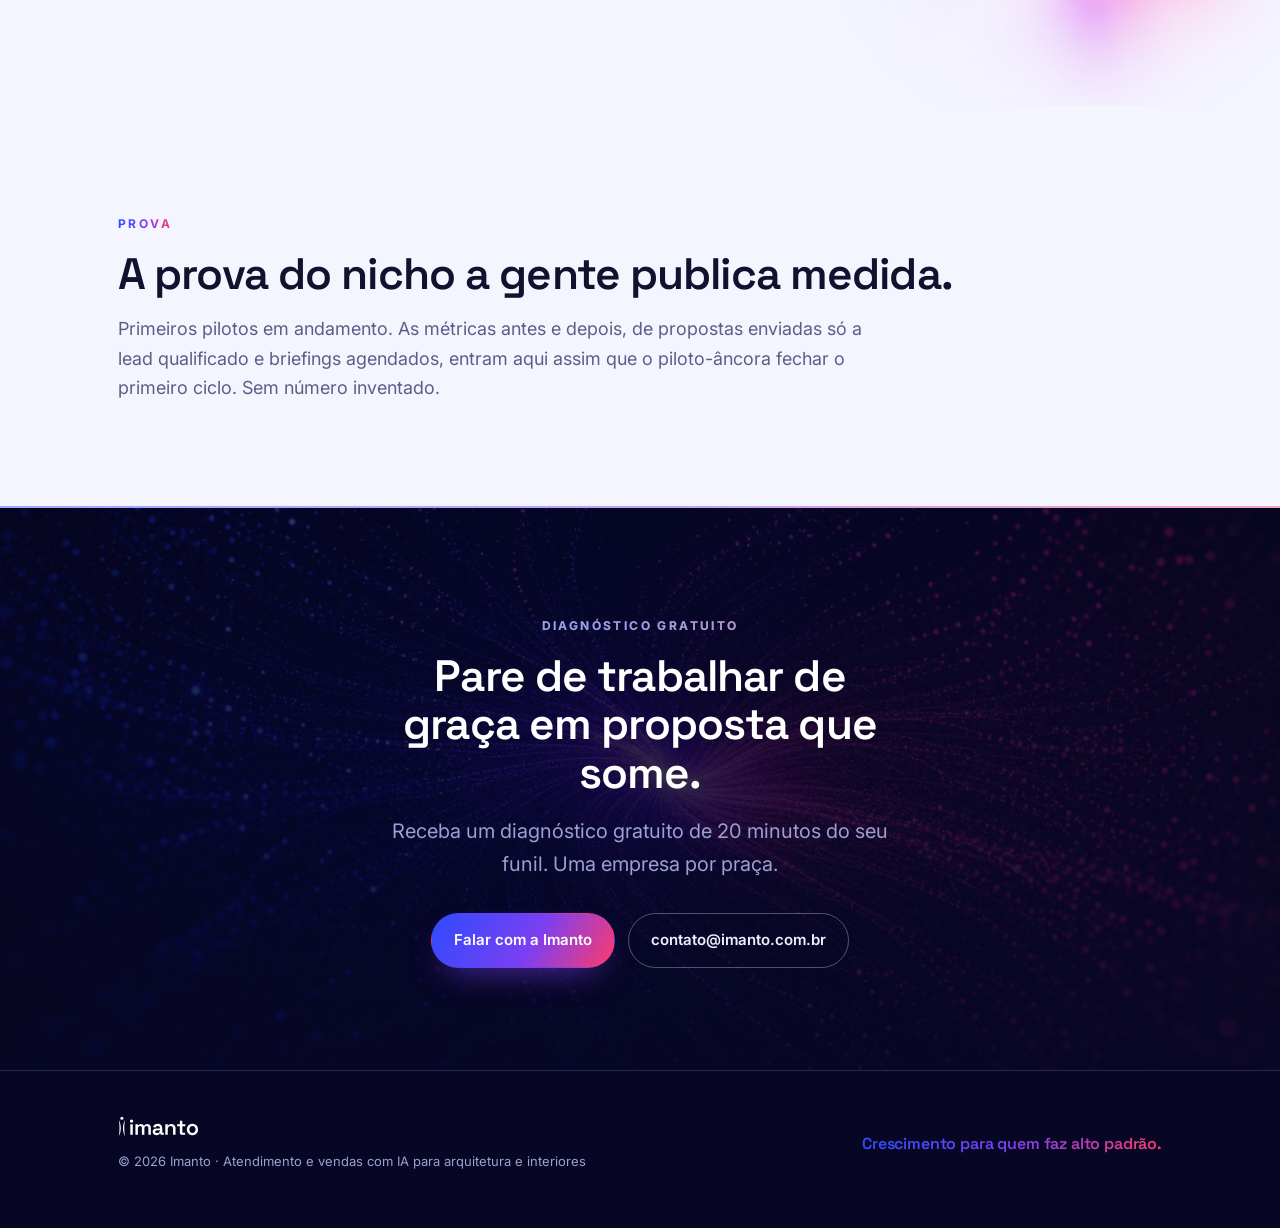
==== commit e81d0019: "Move imagem do setor para a primeira dobra; remove showcase do final Em servicos e nas 9 verticais o" ====
--- a/arquitetura/index.html
+++ b/arquitetura/index.html
@@ -52,7 +52,7 @@
   <section class="hero sec-dark">
     <img class="bg-art" src="/assets/img/ilu-arquitetura-hero-16x9.webp" alt="" aria-hidden="true" fetchpriority="high" />
     <div class="veil" aria-hidden="true"></div>
-    <div class="wrap">
+    <div class="wrap hero__grid">
       <div class="reveal" style="max-width:42ch">
         <a class="backlink" href="/">← Imanto</a>
         <span class="kicker">Imanto Arquitetura</span>
@@ -63,6 +63,9 @@
           <a href="#como" class="btn btn--ghost">Ver como funciona</a>
         </div>
       </div>
+      <figure class="hero__shot reveal">
+        <img src="/assets/img/ilu-arquitetura-showcase-16x9.webp" alt="Mesa de arquiteto com plantas, maquete e amostras de materiais" loading="eager" />
+      </figure>
     </div>
   </section>
 
@@ -124,17 +127,6 @@
 
   <hr class="vein" />
 
-  <section id="showcase">
-    <div class="wrap">
-      <figure class="showcase reveal">
-        <img src="/assets/img/ilu-arquitetura-showcase-16x9.webp" alt="Mesa de arquiteto com plantas, maquete e amostras de materiais" loading="lazy" />
-        <figcaption>Sua proposta sustentada até o cliente decidir.</figcaption>
-      </figure>
-    </div>
-  </section>
-
-  <hr class="vein" />
-
   <section id="contato" class="cta sec-dark">
     <img class="bg-art" src="/assets/img/ilu-particulas-a-16x9.webp" alt="" aria-hidden="true" loading="lazy" />
     <div class="veil" aria-hidden="true"></div>
--- a/assets/site.css
+++ b/assets/site.css
@@ -127,13 +127,10 @@
 .sec-accent .wrap{position:relative;z-index:1}
 @media(max-width:760px){.sec-accent .accent-art{opacity:.35;width:80%}}
 
-.showcase{position:relative;margin-top:44px;border-radius:20px;overflow:hidden;border:1px solid var(--line);box-shadow:0 30px 60px -32px rgba(16,18,46,.45)}
-.showcase::after{content:"";position:absolute;left:0;top:0;height:3px;width:100%;background:var(--grad);z-index:2}
-.showcase img{display:block;width:100%;height:auto;aspect-ratio:16/9;object-fit:cover}
-.showcase figcaption{position:absolute;left:0;right:0;bottom:0;z-index:1;padding:54px 28px 22px;
-  font-family:var(--display);font-weight:500;font-size:15px;color:var(--whiteD);letter-spacing:-.01em;
-  background:linear-gradient(0deg,rgba(7,7,37,.85),rgba(7,7,37,.4) 55%,transparent)}
-.sec-dark .showcase{border-color:var(--lineD)}
+.hero__shot{position:relative;border-radius:18px;overflow:hidden;border:1px solid var(--lineD);box-shadow:0 34px 70px -34px rgba(0,0,0,.7)}
+.hero__shot::after{content:"";position:absolute;left:0;top:0;height:3px;width:100%;background:var(--grad);z-index:2}
+.hero__shot img{display:block;width:100%;height:auto;aspect-ratio:4/3;object-fit:cover;opacity:.96}
+@media(max-width:939px){.hero__shot{margin-top:4px}.hero__shot img{aspect-ratio:16/9}}
 
 .faq{margin-top:36px;border-top:1px solid var(--line)}
 .faq__item{border-bottom:1px solid var(--line)}
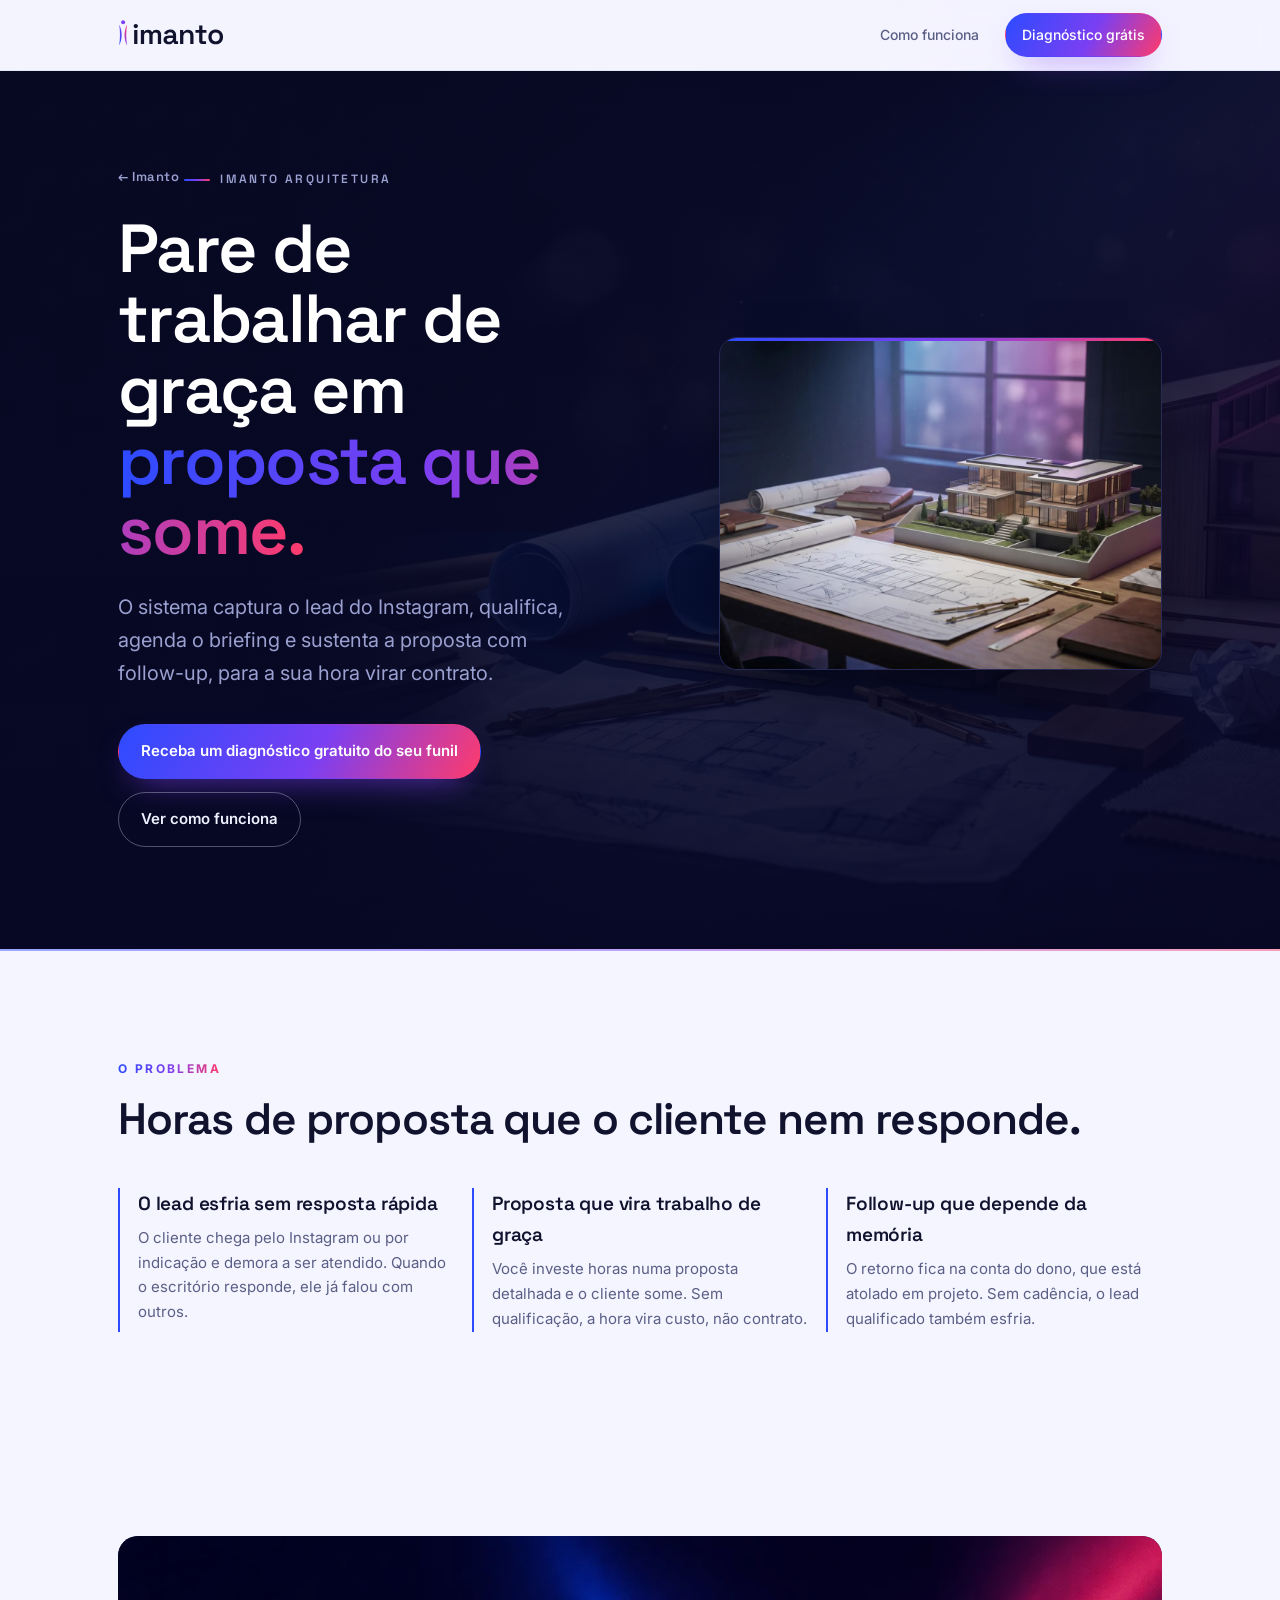
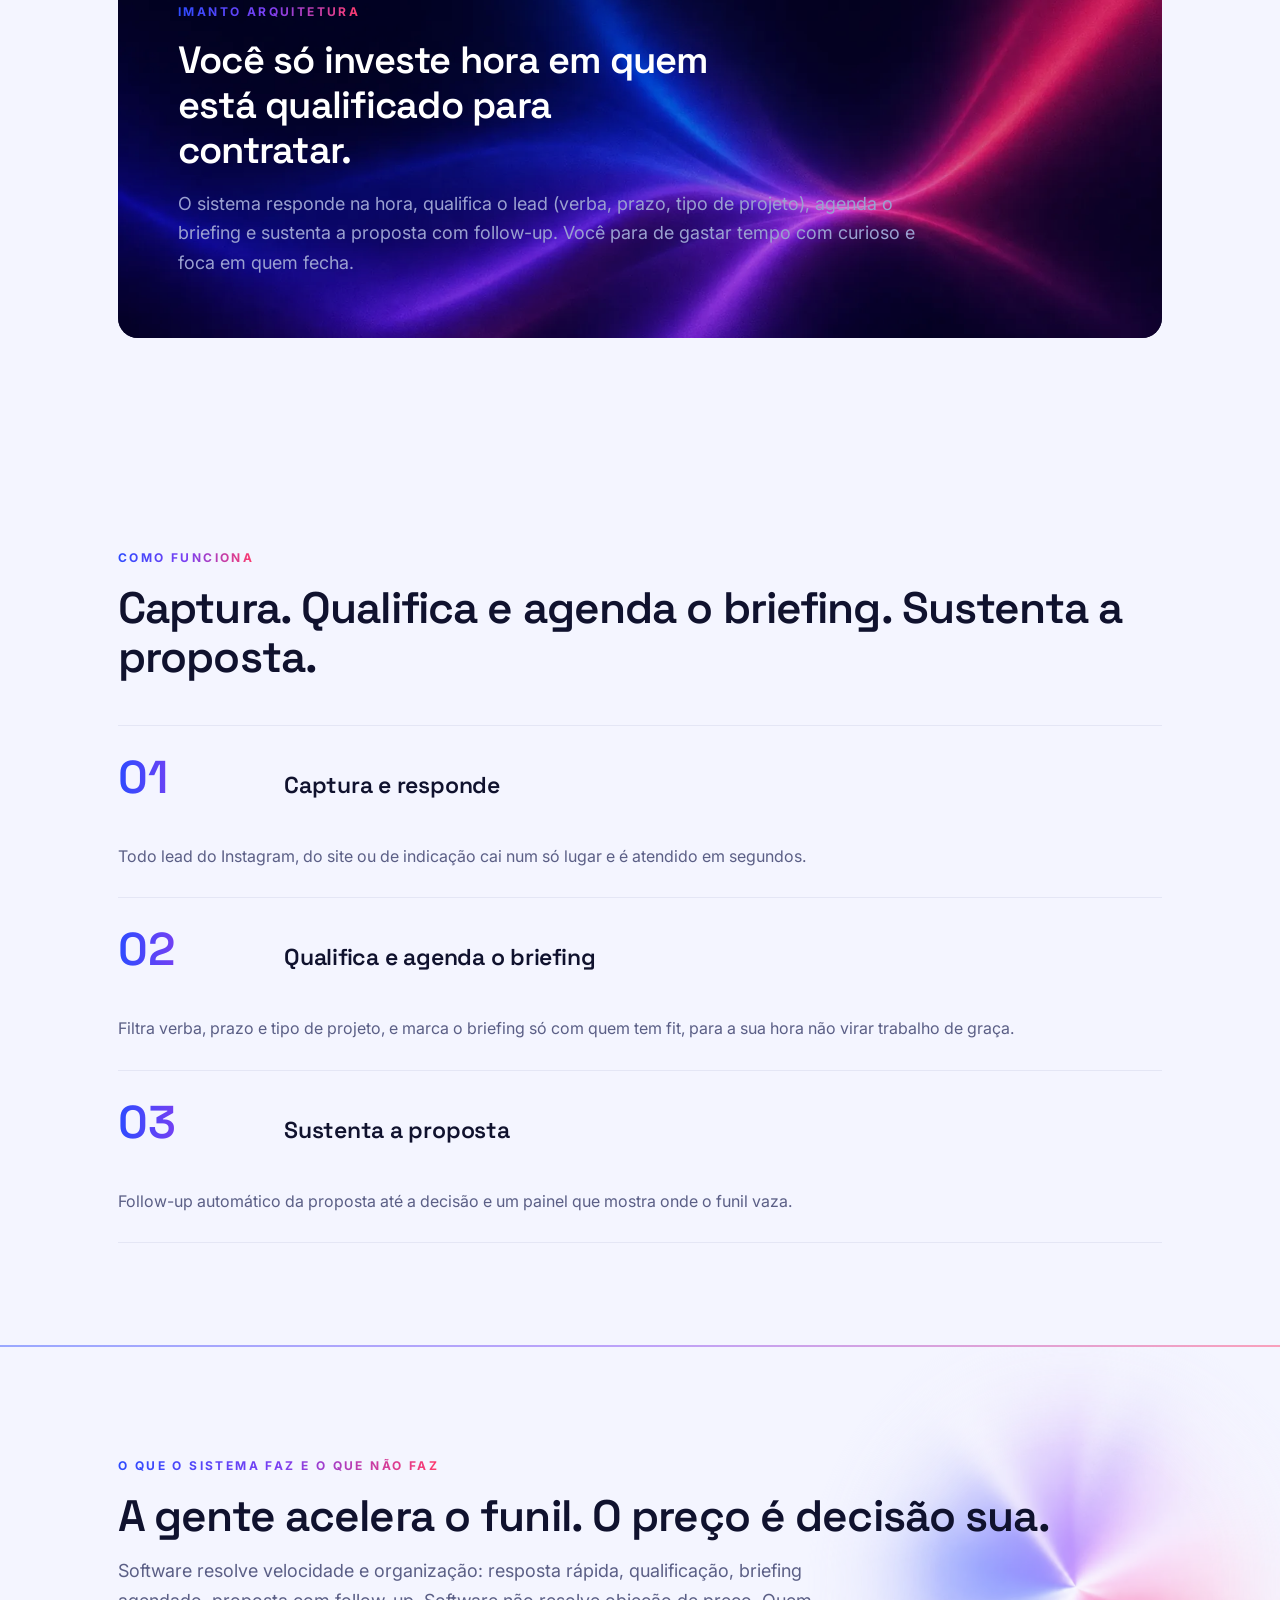
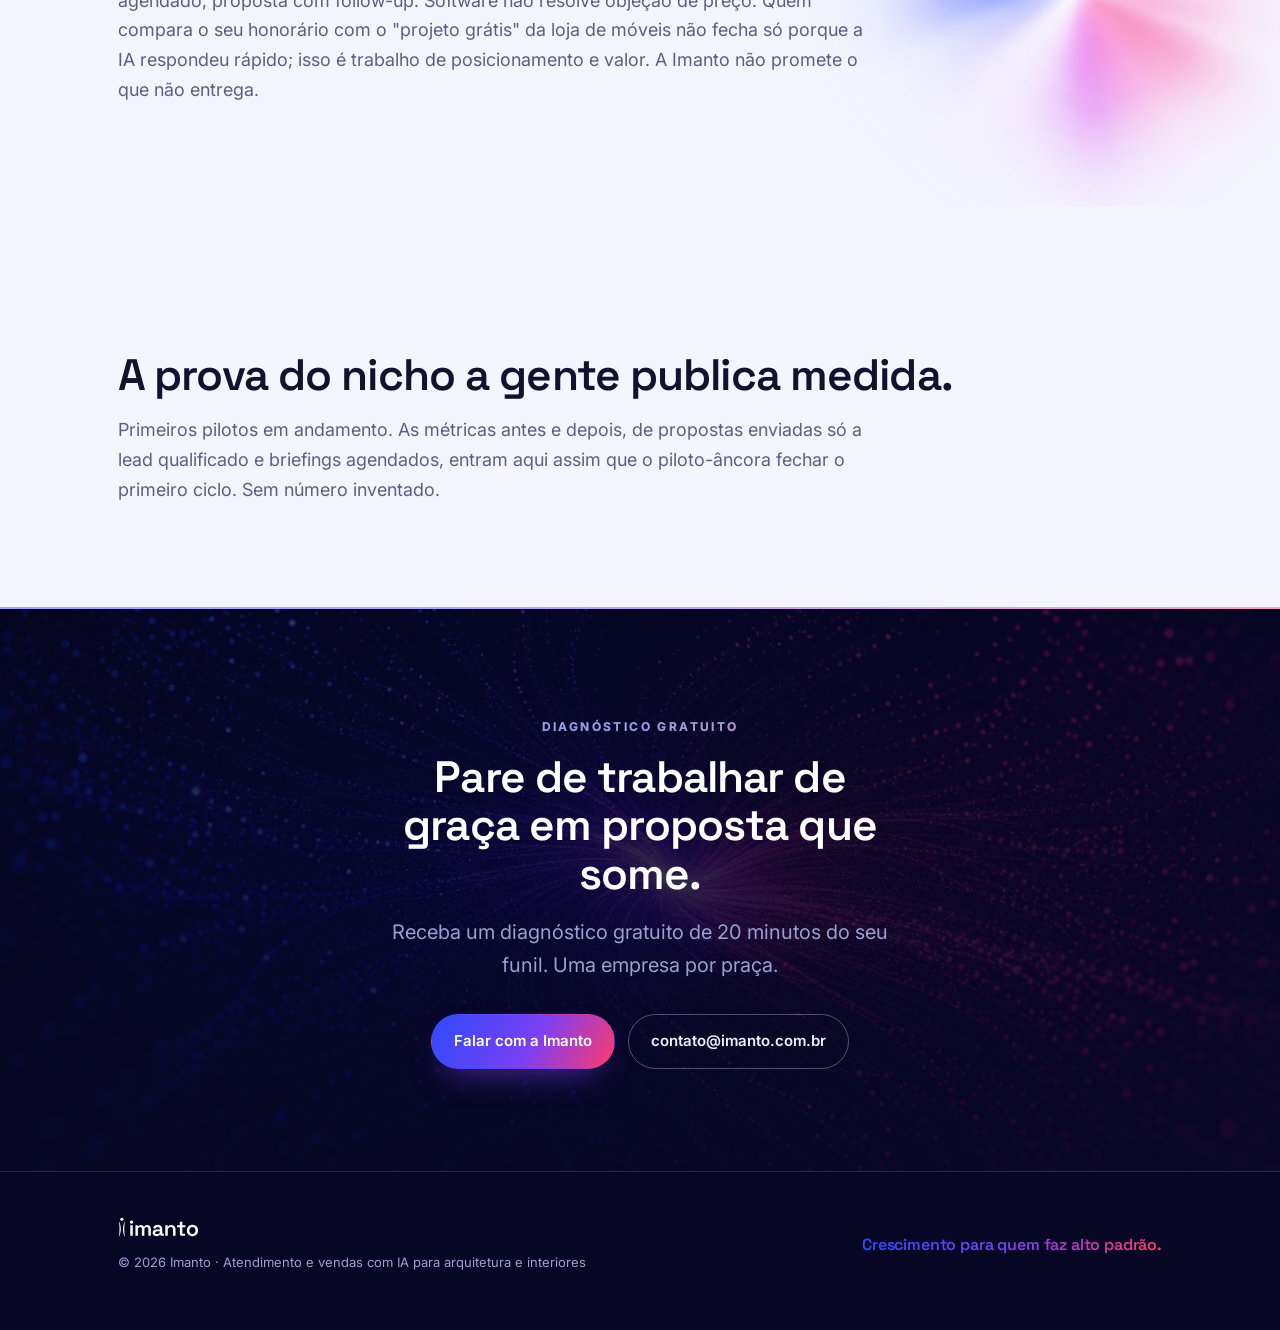
==== commit d58e8d87: "Reposiciona site: consultoria de marketing e IA (posicionamento amplo) - Home e /servicos reescritas" ====
--- a/arquitetura/index.html
+++ b/arquitetura/index.html
@@ -5,7 +5,7 @@
 <meta name="viewport" content="width=device-width, initial-scale=1.0" />
 <title>Imanto Arquitetura · pare de trabalhar de graça em proposta que some</title>
 <meta name="description" content="O sistema captura o lead do Instagram, qualifica, agenda o briefing e sustenta a proposta com follow-up, para a sua hora virar contrato." />
-<meta name="robots" content="index, follow, max-image-preview:large" />
+<meta name="robots" content="noindex, follow" />
 <meta name="theme-color" content="#F4F5FF" />
 <link rel="canonical" href="https://imanto.com.br/arquitetura/" />
 <link rel="icon" type="image/png" sizes="32x32" href="/assets/imanto-favicon-32.png" />
@@ -42,7 +42,7 @@
     <a class="brand" href="/" aria-label="Imanto"><img class="brand__logo" src="/logo-kit/imanto-h-cor-claro.svg" alt="Imanto" /></a>
     <nav class="nav__links" aria-label="Principal">
       <a href="/servicos">Como funciona</a>
-      <a href="/#verticais">Verticais</a>
+      
       <a href="#contato" class="btn btn--solid btn--sm">Diagnóstico grátis</a>
     </nav>
   </div>
--- a/assets/site.css
+++ b/assets/site.css
@@ -98,12 +98,12 @@
 .problem p{color:var(--muted);font-size:15px}
 
 .steps{margin-top:44px;border-top:1px solid var(--line)}
-.step{display:grid;grid-template-columns:auto 1fr;gap:22px;padding:28px 0;border-bottom:1px solid var(--line);align-items:baseline}
-@media(min-width:760px){.step{grid-template-columns:128px 1fr 1.1fr;gap:38px}}
+.step{display:grid;grid-template-columns:auto 1fr;gap:12px 18px;padding:28px 0;border-bottom:1px solid var(--line);align-items:baseline}
+@media(min-width:760px){.step{grid-template-columns:128px 1fr 1.1fr;gap:38px}.step p{grid-column:auto}}
 .step__n{font-family:var(--display);font-weight:600;font-size:clamp(30px,4.4vw,46px);line-height:1;
   background:var(--grad);-webkit-background-clip:text;background-clip:text;color:transparent}
 .step h3{font-family:var(--display);font-weight:600;font-size:23px;letter-spacing:-.01em}
-.step p{color:var(--muted);font-size:16px}
+.step p{color:var(--muted);font-size:16px;grid-column:1 / -1}
 
 .band{border-radius:20px;padding:clamp(34px,5vw,60px);background:var(--navy);position:relative;overflow:hidden;color:var(--whiteD)}
 .band .band__art{position:absolute;inset:0;width:100%;height:100%;z-index:0;opacity:.85;object-fit:cover}
@@ -130,7 +130,7 @@
 .hero__shot{position:relative;border-radius:18px;overflow:hidden;border:1px solid var(--lineD);box-shadow:0 34px 70px -34px rgba(0,0,0,.7)}
 .hero__shot::after{content:"";position:absolute;left:0;top:0;height:3px;width:100%;background:var(--grad);z-index:2}
 .hero__shot img{display:block;width:100%;height:auto;aspect-ratio:4/3;object-fit:cover;opacity:.96}
-@media(max-width:939px){.hero__shot{margin-top:4px}.hero__shot img{aspect-ratio:16/9}}
+@media(max-width:939px){.hero__art,.hero__shot{display:none}}
 
 .faq{margin-top:36px;border-top:1px solid var(--line)}
 .faq__item{border-bottom:1px solid var(--line)}
